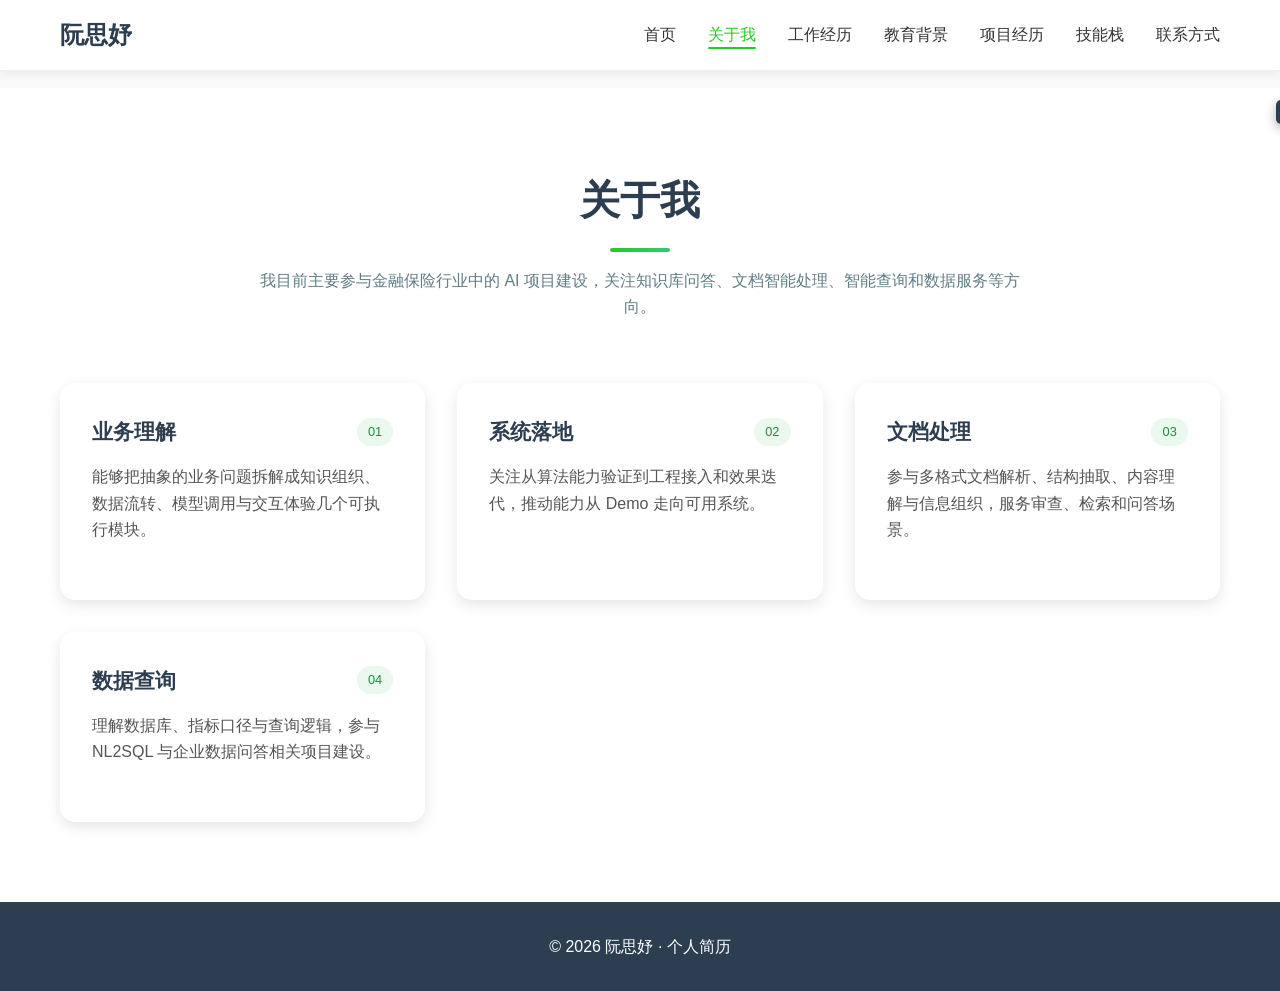
==== about.html @ 20f794d4 "Initial portfolio site" ====
<!DOCTYPE html>
<html lang="zh-CN">
<head>
    <meta charset="UTF-8">
    <meta name="viewport" content="width=device-width, initial-scale=1.0">
    <title>关于我 - 阮思妤</title>
    <meta name="description" content="阮思妤的个人简介与能力概览。">
    <link rel="stylesheet" href="styles.css">
</head>
<body data-page="about">
    <nav class="navbar" aria-label="主导航">
        <div class="nav-content">
            <a class="logo" href="index.html">阮思妤</a>
            <ul class="nav-menu">
                <li><a href="index.html" data-page-link="home">首页</a></li>
                <li><a href="about.html" data-page-link="about">关于我</a></li>
                <li><a href="experience.html" data-page-link="experience">工作经历</a></li>
                <li><a href="education.html" data-page-link="education">教育背景</a></li>
                <li><a href="projects.html" data-page-link="projects">项目经历</a></li>
                <li><a href="skills.html" data-page-link="skills">技能栈</a></li>
                <li><a href="contact.html" data-page-link="contact">联系方式</a></li>
            </ul>
            <button class="hamburger" type="button" aria-label="打开导航菜单" aria-expanded="false">
                <span></span>
                <span></span>
                <span></span>
            </button>
        </div>
    </nav>

    <main class="inner-page-main">
        <section class="section inner-page-section">
            <div class="container">
                <div class="section-header reveal">
                    <h2>关于我</h2>
                    <div class="line"></div>
                    <p class="section-intro">我目前主要参与金融保险行业中的 AI 项目建设，关注知识库问答、文档智能处理、智能查询和数据服务等方向。</p>
                </div>
                <div class="projects-grid">
                    <article class="project-card reveal">
                        <div class="project-header">
                            <h3>业务理解</h3>
                            <span class="project-mark">01</span>
                        </div>
                        <p class="project-description">能够把抽象的业务问题拆解成知识组织、数据流转、模型调用与交互体验几个可执行模块。</p>
                    </article>
                    <article class="project-card reveal">
                        <div class="project-header">
                            <h3>系统落地</h3>
                            <span class="project-mark">02</span>
                        </div>
                        <p class="project-description">关注从算法能力验证到工程接入和效果迭代，推动能力从 Demo 走向可用系统。</p>
                    </article>
                    <article class="project-card reveal">
                        <div class="project-header">
                            <h3>文档处理</h3>
                            <span class="project-mark">03</span>
                        </div>
                        <p class="project-description">参与多格式文档解析、结构抽取、内容理解与信息组织，服务审查、检索和问答场景。</p>
                    </article>
                    <article class="project-card reveal">
                        <div class="project-header">
                            <h3>数据查询</h3>
                            <span class="project-mark">04</span>
                        </div>
                        <p class="project-description">理解数据库、指标口径与查询逻辑，参与 NL2SQL 与企业数据问答相关项目建设。</p>
                    </article>
                </div>
            </div>
        </section>
    </main>

    <footer class="footer">
        <p>© 2026 阮思妤 · 个人简历</p>
    </footer>

    <button class="back-to-top" type="button" aria-label="返回顶部">↑</button>
    <div class="toast" role="status" aria-live="polite"></div>

    <script src="script.js"></script>
</body>
</html>
---- styles.css ----
* {
    margin: 0;
    padding: 0;
    box-sizing: border-box;
}

html {
    scroll-behavior: smooth;
}

body {
    font-family: Arial, "Microsoft YaHei", sans-serif;
    line-height: 1.6;
    color: #333;
    background-color: #f8f9fa;
}

body.menu-open {
    overflow: hidden;
}

.container {
    max-width: 1200px;
    margin: 0 auto;
    padding: 0 20px;
}

.navbar {
    position: fixed;
    top: 0;
    width: 100%;
    background: rgba(255, 255, 255, 0.92);
    backdrop-filter: blur(12px);
    z-index: 1000;
    padding: 1rem 0;
    border-bottom: 1px solid rgba(0, 0, 0, 0.06);
    box-shadow: 0 2px 10px rgba(0, 0, 0, 0.07);
}

.nav-content {
    display: flex;
    justify-content: space-between;
    align-items: center;
    max-width: 1200px;
    margin: 0 auto;
    padding: 0 20px;
}

.logo {
    font-size: 1.5rem;
    font-weight: bold;
    color: #2c3e50;
    text-decoration: none;
}

.nav-menu {
    display: flex;
    list-style: none;
    gap: 2rem;
}

.nav-menu a {
    text-decoration: none;
    color: #333;
    font-weight: 500;
    transition: color 0.3s ease;
    position: relative;
}

.nav-menu a:hover,
.nav-menu a.active {
    color: #27ca22;
}

.nav-menu a.active::after {
    content: "";
    position: absolute;
    left: 0;
    bottom: -6px;
    width: 100%;
    height: 2px;
    background: #27ca22;
    border-radius: 999px;
}

.hamburger {
    display: none;
    flex-direction: column;
    cursor: pointer;
    background: transparent;
    border: 0;
}

.hamburger span {
    width: 25px;
    height: 3px;
    background: #333;
    margin: 3px 0;
    transition: 0.3s;
}

.hero {
    padding: 120px 0 80px;
    text-align: center;
    background: linear-gradient(135deg, #056c35 0%, #0d8b45 40%, #12a848 78%, #0e7d3d 100%);
    color: white;
    position: relative;
    box-shadow: 0 12px 40px rgba(0, 60, 30, 0.22);
}

.hero::before {
    content: "";
    position: absolute;
    top: 0;
    left: 0;
    right: 0;
    bottom: 0;
    background: url("data:image/svg+xml,<svg xmlns='http://www.w3.org/2000/svg' viewBox='0 0 1000 100' fill='rgba(255,255,255,0.1)'><polygon points='0,100 1000,0 1000,100'/></svg>") no-repeat bottom;
    background-size: 100% 100px;
    pointer-events: none;
}

.hero-content {
    position: relative;
    z-index: 1;
}

.home-hero {
    min-height: 72vh;
    display: flex;
    align-items: center;
}

.profile-badge {
    width: 150px;
    height: 150px;
    margin: 0 auto 2rem;
    border-radius: 50%;
    display: grid;
    place-items: center;
    font-size: 3rem;
    font-weight: 800;
    letter-spacing: -0.08em;
    border: 5px solid rgba(255, 255, 255, 0.35);
    box-shadow: 0 10px 30px rgba(0, 0, 0, 0.28);
    background: rgba(255, 255, 255, 0.18);
}

.hero h1 {
    font-size: 3rem;
    margin-bottom: 1rem;
    animation: fadeInUp 1s ease-out;
    letter-spacing: 0.03em;
    text-shadow: 0 2px 6px rgba(0, 0, 0, 0.25);
}

.hero .title {
    font-size: 1.5rem;
    margin-bottom: 1rem;
    opacity: 0.95;
    animation: fadeInUp 1s ease-out 0.2s both;
    text-shadow: 0 2px 4px rgba(0, 0, 0, 0.2);
}

.hero .description {
    font-size: 1.1rem;
    max-width: 760px;
    margin: 0 auto 1.5rem;
    opacity: 0.92;
    animation: fadeInUp 1s ease-out 0.4s both;
    text-shadow: 0 1px 3px rgba(0, 0, 0, 0.18);
    line-height: 1.7;
}

.hero-tags {
    display: flex;
    justify-content: center;
    flex-wrap: wrap;
    gap: 0.75rem;
    margin: 0 auto 2rem;
    max-width: 760px;
}

.hero-tags span {
    padding: 0.45rem 0.9rem;
    border-radius: 999px;
    background: rgba(255, 255, 255, 0.16);
    border: 1px solid rgba(255, 255, 255, 0.28);
    font-size: 0.92rem;
}

.hero-buttons {
    display: flex;
    gap: 1rem;
    justify-content: center;
    animation: fadeInUp 1s ease-out 0.6s both;
}

.btn {
    padding: 12px 30px;
    text-decoration: none;
    border-radius: 25px;
    font-weight: 500;
    transition: all 0.3s ease;
    display: inline-flex;
    align-items: center;
    gap: 0.5rem;
}

.btn.primary {
    background: #fff;
    color: #277c14d4;
    box-shadow: 0 8px 20px rgba(0, 0, 0, 0.12);
}

.btn.primary:hover {
    background: #f8f9fa;
    transform: translateY(-2px);
    box-shadow: 0 12px 28px rgba(0, 0, 0, 0.15);
}

.btn.secondary {
    background: transparent;
    color: #fff;
    border: 2px solid rgba(255, 255, 255, 0.95);
}

.btn.secondary:hover {
    background: #fff;
    color: #27ca22;
    transform: translateY(-2px);
    box-shadow: 0 10px 24px rgba(0, 0, 0, 0.12);
}

.section {
    padding: 80px 0;
    background: white;
}

.section:nth-of-type(even) {
    background: #f8f9fa;
}

.inner-page-main {
    padding-top: 88px;
}

.inner-page-section {
    min-height: calc(100vh - 160px);
}

.page-overview-section {
    padding-top: 70px;
}

.section-header {
    text-align: center;
    margin-bottom: 4rem;
}

.section-header h2 {
    font-size: 2.5rem;
    color: #2c3e50;
    margin-bottom: 1rem;
}

.section-intro {
    max-width: 760px;
    margin: 1rem auto 0;
    color: #607d86;
}

.line {
    width: 60px;
    height: 4px;
    background: linear-gradient(to right, #27ca22, #2ecc71);
    margin: 0 auto;
    border-radius: 2px;
}

.timeline {
    position: relative;
    max-width: 800px;
    margin: 0 auto;
}

.timeline::before {
    content: "";
    position: absolute;
    left: 50%;
    top: 0;
    bottom: 0;
    width: 2px;
    background: #27ca22;
    transform: translateX(-50%);
}

.timeline-item {
    position: relative;
    margin: 3rem 0;
    display: flex;
    align-items: center;
}

.timeline-item:nth-child(odd) {
    flex-direction: row-reverse;
}

.timeline-dot {
    width: 20px;
    height: 20px;
    background: #27ca22;
    border-radius: 50%;
    position: absolute;
    left: 50%;
    transform: translateX(-50%);
    z-index: 1;
    box-shadow: 0 0 0 4px #fff;
}

.timeline-content {
    background: white;
    padding: 2rem;
    border-radius: 10px;
    box-shadow: 0 5px 15px rgba(0, 0, 0, 0.1);
    width: 45%;
    position: relative;
}

.timeline-content::before {
    content: "";
    position: absolute;
    top: 30px;
    width: 0;
    height: 0;
    border: 15px solid transparent;
}

.timeline-item:nth-child(odd) .timeline-content::before {
    left: 100%;
    border-left-color: white;
}

.timeline-item:nth-child(even) .timeline-content::before {
    right: 100%;
    border-right-color: white;
}

.timeline-content h3 {
    color: #2c3e50;
    margin-bottom: 0.5rem;
}

.timeline-content .company {
    color: #27ca22;
    font-weight: bold;
    margin-bottom: 0.5rem;
}

.timeline-content .duration {
    color: #7f8c8d;
    font-size: 0.9rem;
    margin-bottom: 1rem;
}

.timeline-content ul {
    list-style: none;
}

.timeline-content li {
    position: relative;
    padding-left: 1.5rem;
    margin-bottom: 0.5rem;
}

.timeline-content li::before {
    content: "▸";
    position: absolute;
    left: 0;
    color: #27ca22;
    font-weight: bold;
}

.projects-grid {
    display: grid;
    grid-template-columns: repeat(auto-fit, minmax(300px, 1fr));
    gap: 2rem;
    margin-top: 2rem;
}

.project-card {
    background: white;
    border-radius: 15px;
    padding: 2rem;
    box-shadow: 0 5px 15px rgba(0, 0, 0, 0.1);
    transition: transform 0.3s ease, box-shadow 0.3s ease;
}

.project-card:hover {
    transform: translateY(-6px);
    box-shadow: 0 15px 35px rgba(0, 0, 0, 0.12);
}

.overview-card {
    color: inherit;
    text-decoration: none;
}

.project-header {
    display: flex;
    justify-content: space-between;
    align-items: center;
    gap: 1rem;
    margin-bottom: 1rem;
}

.project-header h3 {
    color: #2c3e50;
    font-size: 1.3rem;
}

.project-mark {
    color: #1b8e37;
    background: #eaf8ee;
    padding: 0.25rem 0.7rem;
    border-radius: 999px;
    font-size: 0.8rem;
    white-space: nowrap;
}

.project-meta {
    font-size: 0.9rem;
    color: #607d86;
    margin: 0 0 0.75rem;
}

.project-description {
    color: #555;
    margin-bottom: 1.5rem;
    line-height: 1.65;
}

.project-tech {
    display: flex;
    flex-wrap: wrap;
    gap: 0.5rem;
}

.tech-tag {
    background: #ecf0f1;
    color: #2c3e50;
    padding: 0.3rem 0.8rem;
    border-radius: 15px;
    font-size: 0.85rem;
    font-weight: 500;
}

.skills-container {
    display: grid;
    grid-template-columns: repeat(auto-fit, minmax(300px, 1fr));
    gap: 2rem;
    margin-top: 2rem;
    max-width: 1000px;
    margin-left: auto;
    margin-right: auto;
}

.skills-category {
    background: white;
    padding: 2rem;
    border-radius: 15px;
    box-shadow: 0 5px 15px rgba(0, 0, 0, 0.08);
}

.skills-category h3 {
    color: #2c3e50;
    margin-bottom: 1.5rem;
    font-size: 1.3rem;
}

.skill-item {
    margin-bottom: 1.5rem;
}

.skill-item:last-child {
    margin-bottom: 0;
}

.skill-item span {
    display: block;
    margin-bottom: 0.5rem;
    font-weight: 500;
    color: #2c3e50;
}

.skill-bar {
    width: 100%;
    height: 8px;
    background: #ecf0f1;
    border-radius: 4px;
    overflow: hidden;
}

.skill-progress {
    height: 100%;
    background: linear-gradient(to right, #63d97a, #27ca22, #21a836);
    border-radius: 4px;
    transition: width 1s ease-in-out;
    width: 0;
}

.contact-container {
    max-width: 800px;
    margin: 0 auto;
}

.contact-info {
    display: grid;
    grid-template-columns: repeat(auto-fit, minmax(250px, 1fr));
    gap: 2rem;
}

.contact-item {
    display: flex;
    align-items: center;
    gap: 1rem;
    padding: 1.5rem;
    background: white;
    border-radius: 10px;
    box-shadow: 0 5px 15px rgba(0, 0, 0, 0.1);
    transition: transform 0.3s ease;
    border: 0;
    text-align: left;
    width: 100%;
    color: inherit;
    text-decoration: none;
    font: inherit;
    cursor: pointer;
}

.contact-item:hover {
    transform: translateY(-3px);
}

.contact-item h3 {
    color: #2c3e50;
    margin-bottom: 0.5rem;
}

.contact-item p {
    color: #7f8c8d;
    word-break: break-all;
}

.footer {
    background: #2c3e50;
    color: white;
    text-align: center;
    padding: 2rem 0;
}

.back-to-top {
    position: fixed;
    bottom: 30px;
    right: 30px;
    width: 50px;
    height: 50px;
    background: linear-gradient(135deg, #25b86a 0%, #169c4a 100%);
    color: white;
    border: none;
    border-radius: 50%;
    cursor: pointer;
    display: flex;
    align-items: center;
    justify-content: center;
    font-size: 18px;
    z-index: 1000;
    transition: all 0.3s ease;
    box-shadow: 0 4px 12px rgba(30, 140, 65, 0.35);
    opacity: 0;
    pointer-events: none;
}

.back-to-top.visible {
    opacity: 1;
    pointer-events: auto;
}

.toast {
    position: fixed;
    top: 100px;
    right: 20px;
    background: #2c3e50;
    color: white;
    padding: 12px 20px;
    border-radius: 5px;
    z-index: 10000;
    font-size: 14px;
    box-shadow: 0 4px 12px rgba(0, 0, 0, 0.3);
    transform: translateX(140%);
    transition: transform 0.3s ease;
}

.toast.show {
    transform: translateX(0);
}

.reveal {
    opacity: 0;
    transform: translateY(40px);
    transition: opacity 0.6s ease, transform 0.6s ease;
}

.reveal.visible {
    opacity: 1;
    transform: translateY(0);
}

@keyframes fadeInUp {
    from {
        opacity: 0;
        transform: translateY(30px);
    }
    to {
        opacity: 1;
        transform: translateY(0);
    }
}

@media (max-width: 768px) {
    .hamburger {
        display: flex;
    }

    .nav-menu {
        display: none;
        position: absolute;
        top: 100%;
        left: 0;
        width: 100%;
        background: white;
        flex-direction: column;
        padding: 1rem 0;
        box-shadow: 0 2px 10px rgba(0, 0, 0, 0.1);
        gap: 0;
    }

    .nav-menu.active {
        display: flex;
    }

    .nav-menu li {
        padding: 0.75rem 20px;
    }

    .hero h1 {
        font-size: 2rem;
    }

    .hero .title {
        font-size: 1.2rem;
    }

    .hero-buttons {
        flex-direction: column;
        align-items: center;
    }

    .timeline::before {
        left: 20px;
    }

    .timeline-item,
    .timeline-item:nth-child(odd) {
        flex-direction: column;
        align-items: flex-start;
    }

    .timeline-dot {
        left: 20px;
        transform: translateX(-50%);
    }

    .timeline-content {
        width: calc(100% - 60px);
        margin-left: 60px;
    }

    .timeline-content::before,
    .timeline-item:nth-child(odd) .timeline-content::before,
    .timeline-item:nth-child(even) .timeline-content::before {
        left: -15px;
        right: auto;
        border-right-color: white;
        border-left-color: transparent;
    }

    .projects-grid,
    .skills-container,
    .contact-info {
        grid-template-columns: 1fr;
    }

    .section-header h2 {
        font-size: 2rem;
    }
}

@media (max-width: 480px) {
    .container {
        padding: 0 15px;
    }

    .hero {
        padding: 100px 0 60px;
    }

    .section {
        padding: 60px 0;
    }

    .project-card,
    .contact-item,
    .skills-category,
    .timeline-content {
        padding: 1.5rem;
    }

    .profile-badge {
        width: 120px;
        height: 120px;
        font-size: 2.3rem;
    }
}
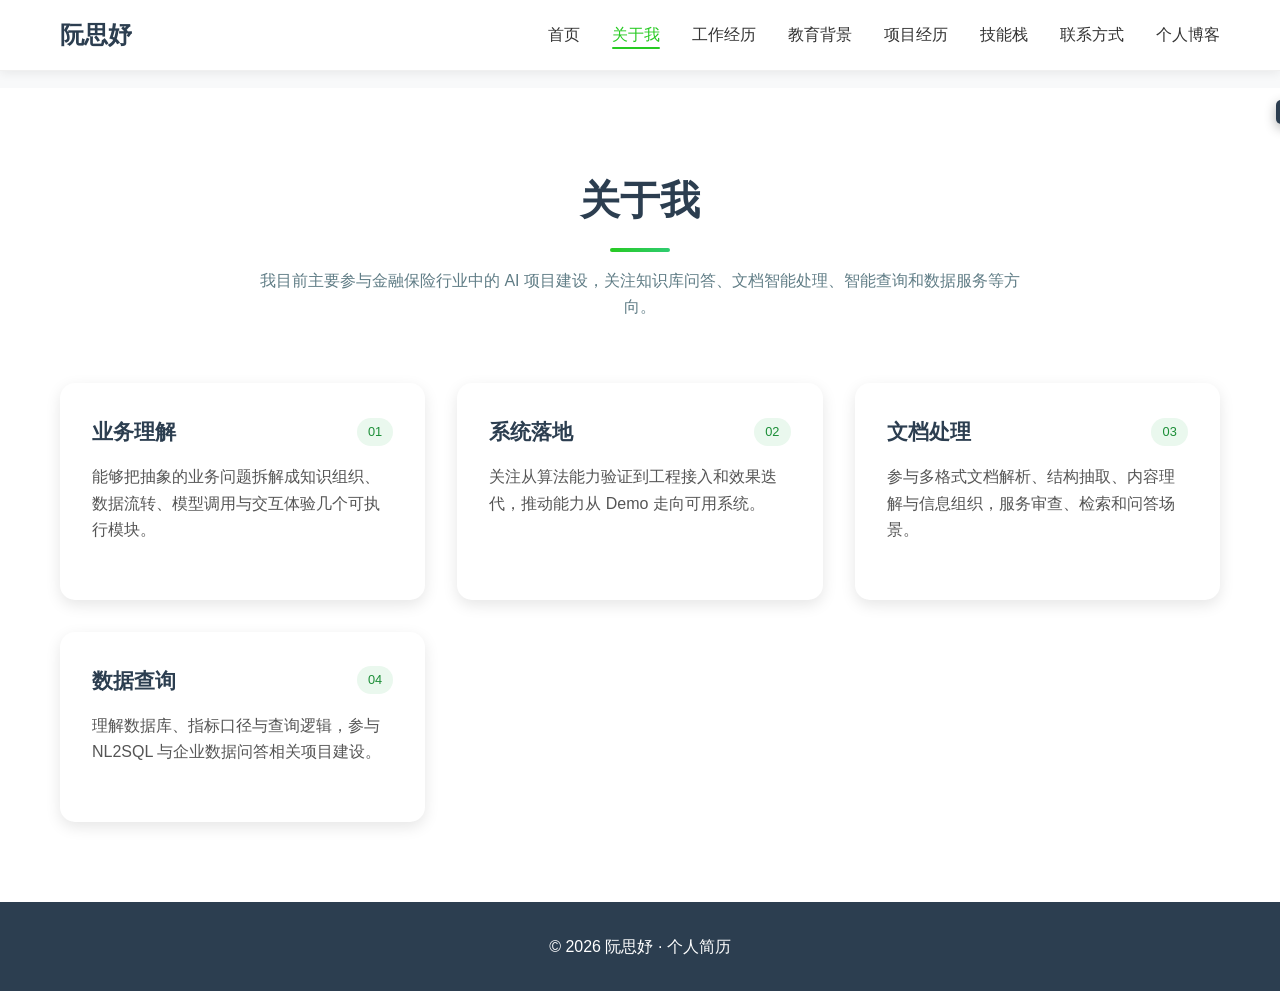
==== commit 628809ad: "Update portfolio" ====
--- a/about.html
+++ b/about.html
@@ -19,6 +19,7 @@
                 <li><a href="projects.html" data-page-link="projects">项目经历</a></li>
                 <li><a href="skills.html" data-page-link="skills">技能栈</a></li>
                 <li><a href="contact.html" data-page-link="contact">联系方式</a></li>
+                <li><a href="https://raarua.github.io/" data-page-link="blog" target="_blank" rel="noopener noreferrer">个人博客</a></li>
             </ul>
             <button class="hamburger" type="button" aria-label="打开导航菜单" aria-expanded="false">
                 <span></span>
